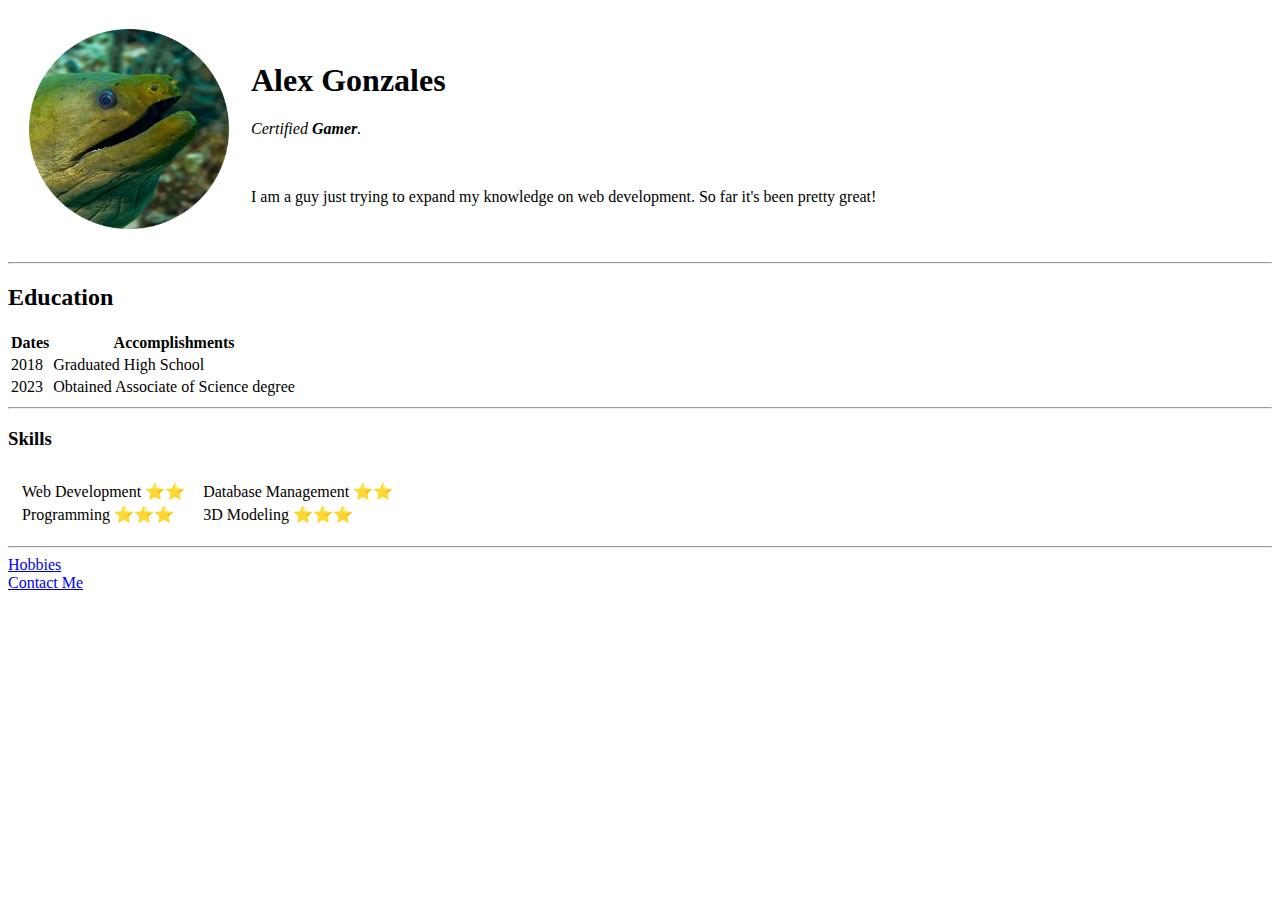
==== index.html @ 6a345673 "Add files via upload" ====
<!DOCTYPE html>
<html lang="en">

    <head>
        <meta charset="UTF-8">
        <title>My Personal Site</title>
    </head>

    <body>
        <table cellspacing="20px">
            <tr>
                <td><img src="Images/MorayEel.png" alt="Moray Eel" width="200px" height="200px"></td>
                <td>
                    <h1>Alex Gonzales</h1>
                    <p><em>Certified <strong>Gamer</strong>.</em></p>
                    <br>
                    <p>I am a guy just trying to expand my knowledge on web development. So far it's been pretty great!</p>
                </td>
            </tr>
        </table>
        <hr>
        <h2><strong>Education</strong></h2>
        <table>
            <thead>
                <tr>
                    <th>Dates</th>
                    <th>Accomplishments</th>
                </tr>
            </thead>    
            <tbody>                
                <tr>
                    <td>2018</td>
                    <td>Graduated High School</td>
                </tr>
                <tr>
                    <td>2023</td>
                    <td>Obtained Associate of Science degree</td>
                </tr>
            </tbody>
        </table>
        <hr>
        <h3><strong>Skills</strong></h3>
        <table cellspacing="10px">
            <tbody>
                <tr>
                    <td>
                        <table>
                            <tr>
                                <td>Web Development ⭐⭐</td>
                            </tr>
                            <tr>
                                <td>Programming ⭐⭐⭐</td>
                            </tr>
                        </table>
                    </td>
                    <td>
                        <table>
                            <tr>
                                <td>Database Management ⭐⭐</td>
                            </tr>
                            <tr>
                                <td>3D Modeling ⭐⭐⭐</td>
                            </tr>
                        </table>
                    </td>
                </tr>
            </tbody>
        </table>
        <hr>
        <a href="hobbies.html">Hobbies</a>
        <br>
        <a href="contact.html">Contact Me</a>

    </body>

</html>
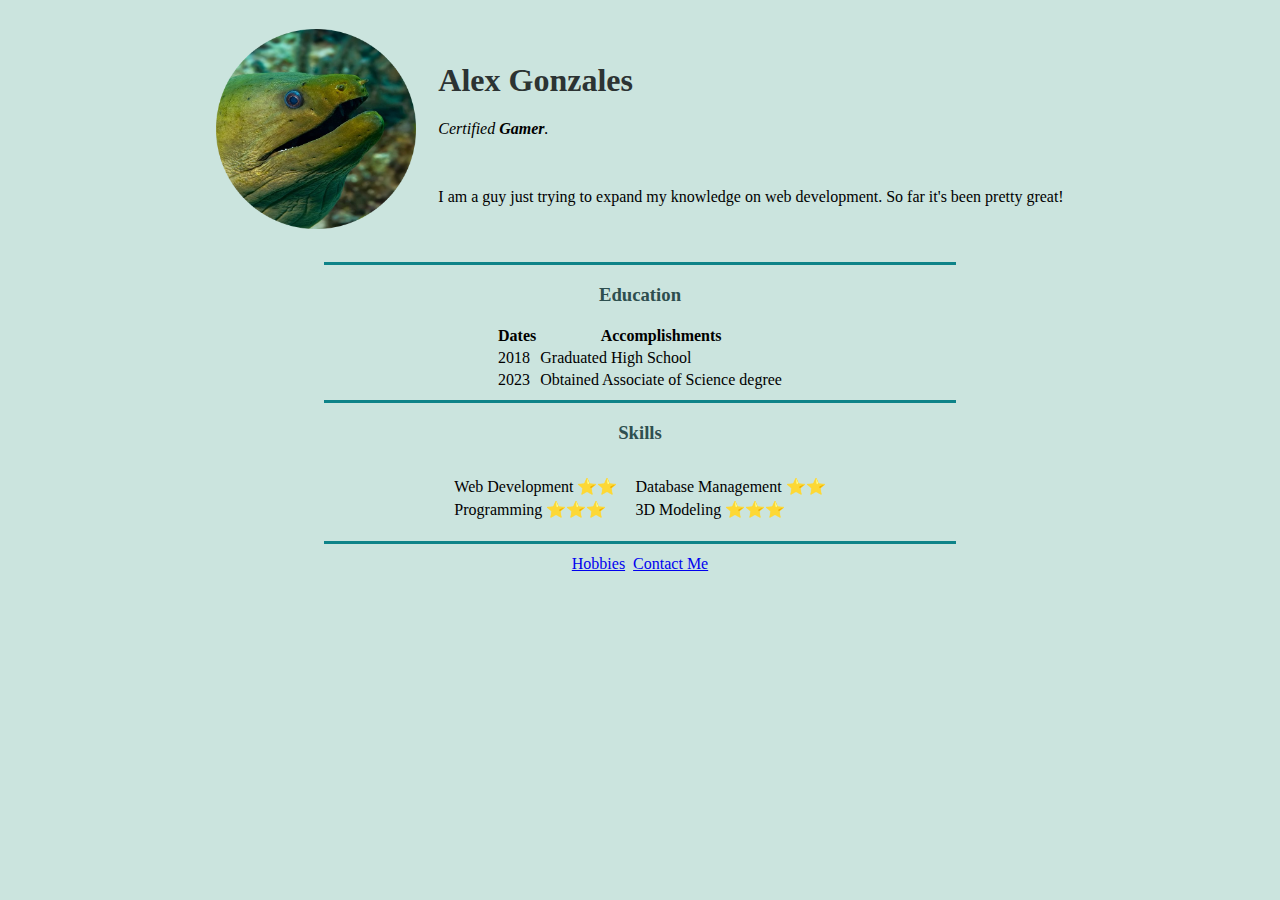
==== commit 7bac558f: "Added CSS to site" ====
--- a/index.html
+++ b/index.html
@@ -4,6 +4,7 @@
     <head>
         <meta charset="UTF-8">
         <title>My Personal Site</title>
+        <link rel="stylesheet" href="css/styles.css">
     </head>
 
     <body>
@@ -19,7 +20,7 @@
             </tr>
         </table>
         <hr>
-        <h2><strong>Education</strong></h2>
+        <h3><strong>Education</strong></h3>
         <table>
             <thead>
                 <tr>
@@ -67,9 +68,16 @@
             </tbody>
         </table>
         <hr>
-        <a href="hobbies.html">Hobbies</a>
+        <table>
+            <tr>
+                <td><a href="hobbies.html">Hobbies</a></td>
+                <td></td>
+                <td><a href="contact.html">Contact Me</a></td>
+            </tr>
+        </table>
+        
         <br>
-        <a href="contact.html">Contact Me</a>
+        
 
     </body>
 
--- a/css/styles.css
+++ b/css/styles.css
@@ -0,0 +1,28 @@
+body {
+    background-color:#CBE4DE;
+}
+
+hr {
+    border-style: solid none none;
+    border-color: #0E8388;
+    border-width: 3px;
+    height: 0px;
+    width: 50%;
+}
+
+h1 {
+    color: #2C3333;
+}
+
+h3 {
+    color: #2E4F4F;
+    text-align: center;
+}
+
+table{
+    
+    margin-left: auto;
+    margin-right: auto;
+}
+
+
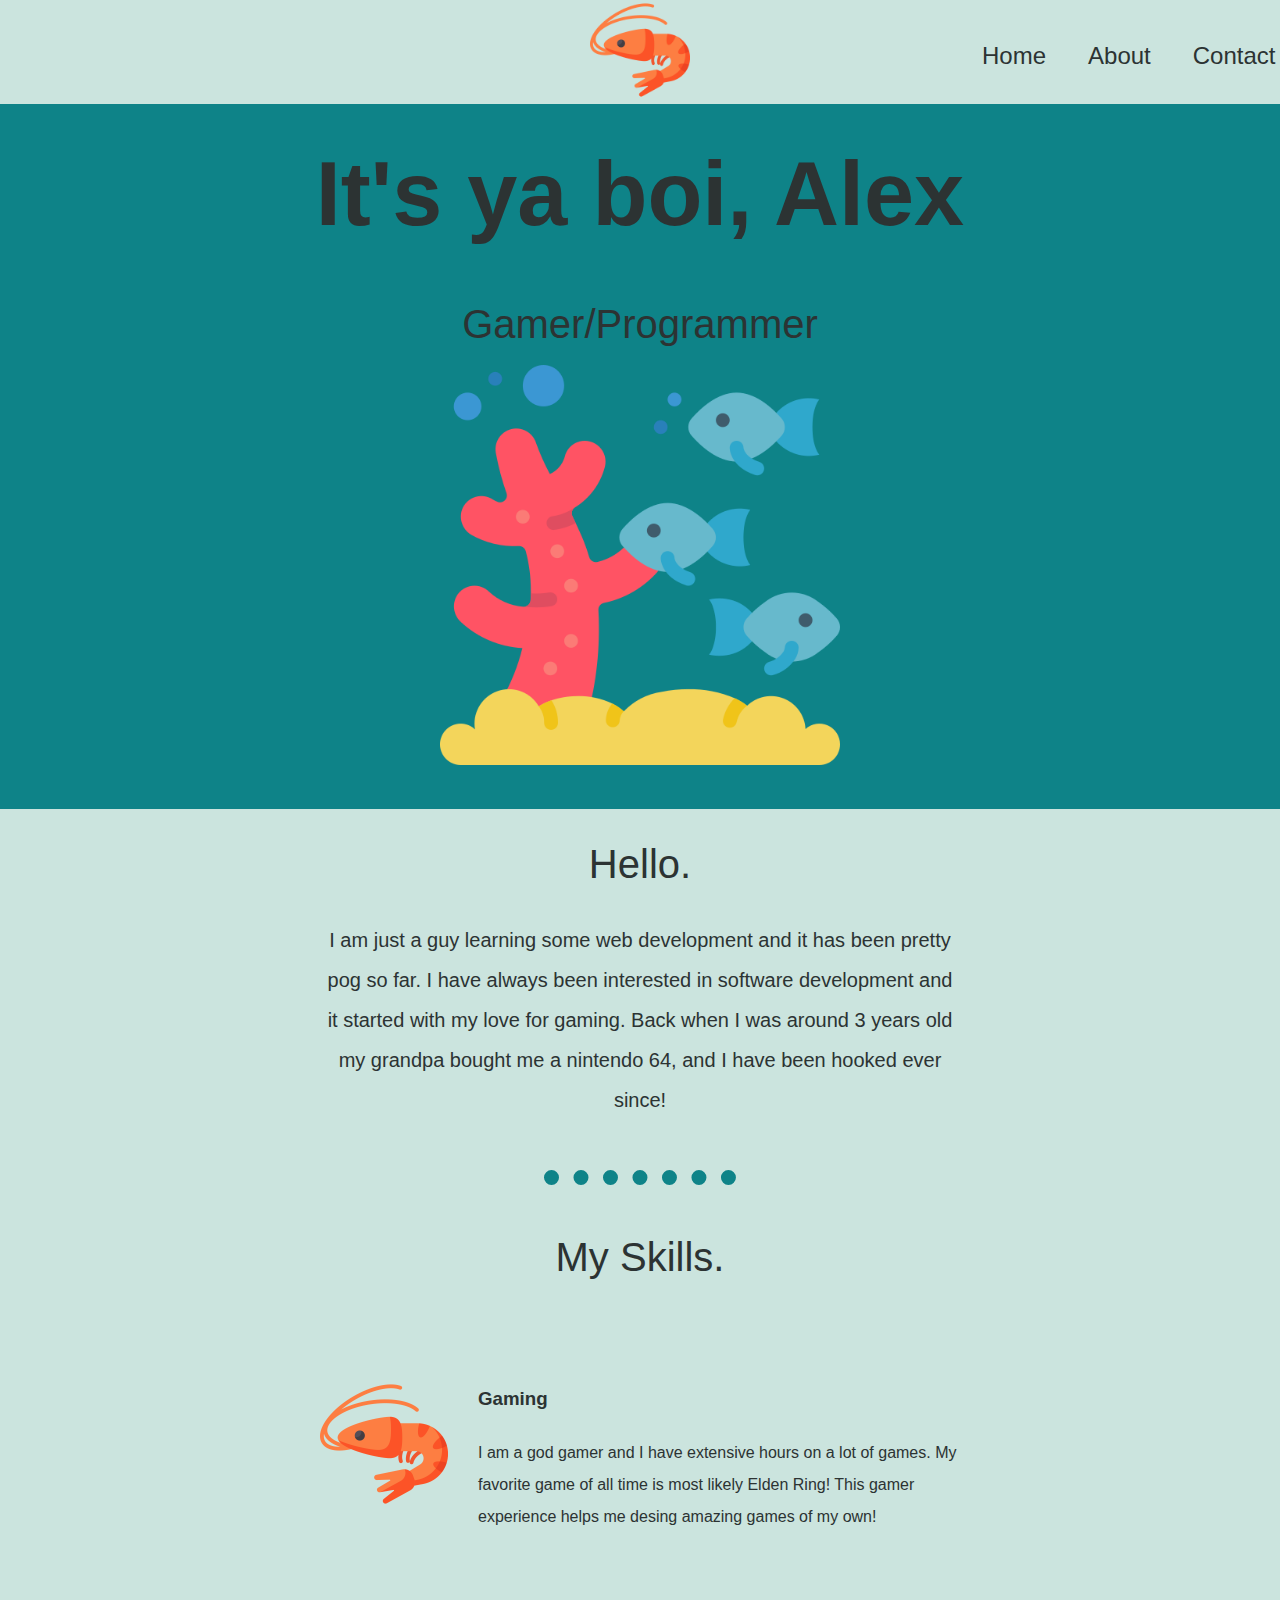
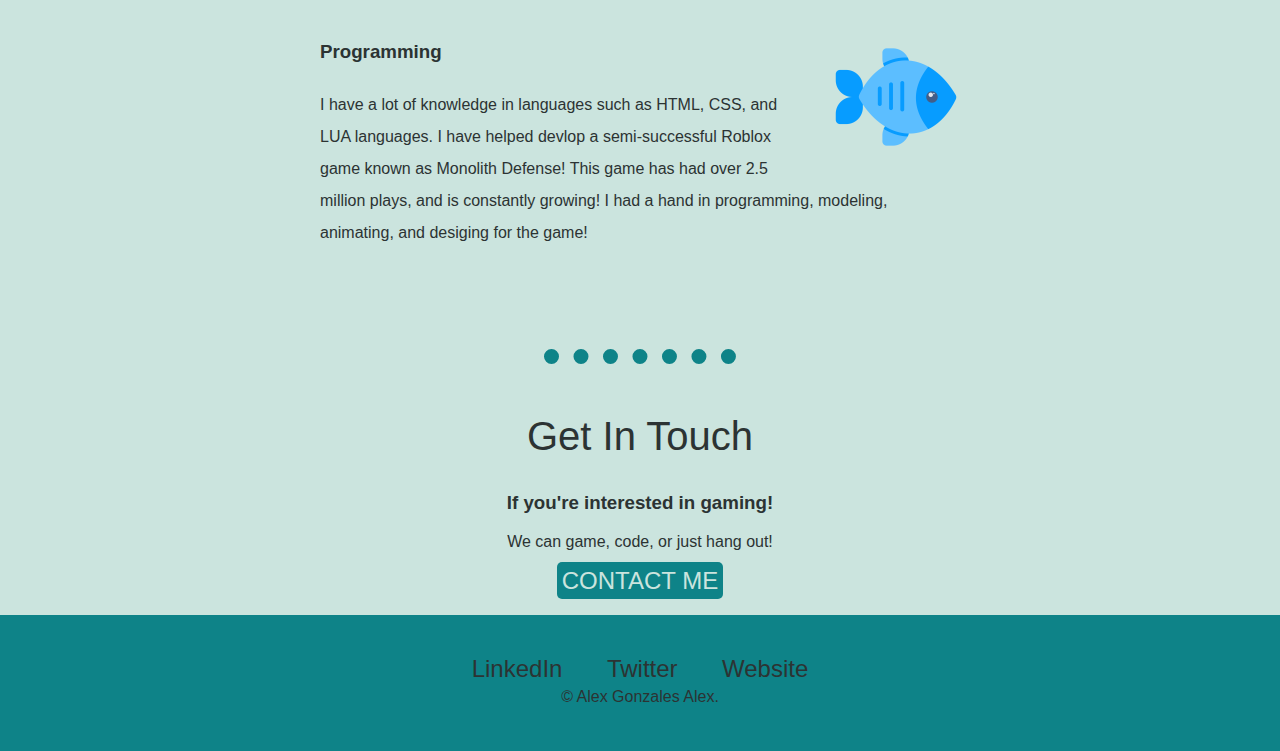
==== commit 8c824ba0: "NEW SITE!" ====
--- a/index.html
+++ b/index.html
@@ -1,84 +1,73 @@
 <!DOCTYPE html>
 <html lang="en">
+  <head>
+    <meta charset="UTF-8">
+    <title>Alex Gonzales - Web Developer</title>
+    <link rel="stylesheet" href="css/styles.css">
+    <link rel="icon" href="favicon.ico">
+  </head>
+  <body>
 
-    <head>
-        <meta charset="UTF-8">
-        <title>My Personal Site</title>
-        <link rel="stylesheet" href="css/styles.css">
-    </head>
+    <div class="TopBar">
+      <img class="ShrimpTop" src="Images/Shrimp.png" alt="shrimp-img">
+      <div class="NavLinksTable">
+        <table>
+          <tr>
+            <td class="TableLinks"><a href="index.html" class="NavLinks">Home</a></td>
+            <td class="TableLinks"><a href="index.html" class="NavLinks">About</a></td>
+            <td class="TableLinks"><a href="index.html" class="NavLinks">Contact</a></td>
+          </tr>
+        </table>
+      </div>
+    </div>
+    
+    
 
-    <body>
-        <table cellspacing="20px">
-            <tr>
-                <td><img src="Images/MorayEel.png" alt="Moray Eel" width="200px" height="200px"></td>
-                <td>
-                    <h1>Alex Gonzales</h1>
-                    <p><em>Certified <strong>Gamer</strong>.</em></p>
-                    <br>
-                    <p>I am a guy just trying to expand my knowledge on web development. So far it's been pretty great!</p>
-                </td>
-            </tr>
-        </table>
+    <div class="TopSection">
+        <h1 class="TitleText">It's ya boi, Alex</h1>
+        <br>
+        <h2 class="TitleText">Gamer/Programmer</h2>
+        <br>
+        <img class="CoralImage" src="Images/Coral.png" alt="coral-img">
+    </div>
+
+    <div class="middle-container">
+        <div class="profile">
+          <h2>Hello.</h2>
+          <p class="AboutMe">I am just a guy learning some web development and it has been pretty pog so far. I have always been interested in software development and it started with my love for gaming. Back when I was around 3 years old my grandpa bought me a nintendo 64, and I have been hooked ever since!</p>
+        </div>
         <hr>
-        <h3><strong>Education</strong></h3>
-        <table>
-            <thead>
-                <tr>
-                    <th>Dates</th>
-                    <th>Accomplishments</th>
-                </tr>
-            </thead>    
-            <tbody>                
-                <tr>
-                    <td>2018</td>
-                    <td>Graduated High School</td>
-                </tr>
-                <tr>
-                    <td>2023</td>
-                    <td>Obtained Associate of Science degree</td>
-                </tr>
-            </tbody>
-        </table>
-        <hr>
-        <h3><strong>Skills</strong></h3>
-        <table cellspacing="10px">
-            <tbody>
-                <tr>
-                    <td>
-                        <table>
-                            <tr>
-                                <td>Web Development ⭐⭐</td>
-                            </tr>
-                            <tr>
-                                <td>Programming ⭐⭐⭐</td>
-                            </tr>
-                        </table>
-                    </td>
-                    <td>
-                        <table>
-                            <tr>
-                                <td>Database Management ⭐⭐</td>
-                            </tr>
-                            <tr>
-                                <td>3D Modeling ⭐⭐⭐</td>
-                            </tr>
-                        </table>
-                    </td>
-                </tr>
-            </tbody>
-        </table>
-        <hr>
-        <table>
-            <tr>
-                <td><a href="hobbies.html">Hobbies</a></td>
-                <td></td>
-                <td><a href="contact.html">Contact Me</a></td>
-            </tr>
-        </table>
+        <div class="skills">
+          <h2>My Skills.</h2>
+          <div class="skill-row">
+            <img class="ShrimpImage" src="Images/Shrimp.png" alt="">
+            <h3>Gaming</h3>
+            <p>I am a god gamer and I have extensive hours on a lot of games. My favorite game of all time is most likely Elden Ring! This gamer experience helps me desing amazing games of my own!</p>
+          </div>
+          <div class="skill-row">
+            <img class="FishImage" src="Images/Fish.png" alt="fish-img">
+            <h3>Programming</h3>
+            <p>I have a lot of knowledge in languages such as HTML, CSS, and LUA languages. I have helped devlop a semi-successful Roblox game known as Monolith Defense! This game has had over 2.5 million plays, and is constantly growing! I had a hand in programming, modeling, animating, and desiging for the game!</p>
+          </div>
+        </div>
         
-        <br>
-        
+        <div class="contact-me">
+          <hr>
+          <h2>Get In Touch</h2>
+          <h3>If you're interested in gaming!</h3>
+          <p>We can game, code, or just hang out!</p>
+          <a class="btn" href="mailto:name@email.com">CONTACT ME</a>
+        </div>
+      </div>
+      
+      
+      <div class="bottom-container">
+        <a class="footer-link" href="https://www.linkedin.com/">LinkedIn</a>
+        <a class="footer-link" href="https://twitter.com/">Twitter</a>
+        <a class="footer-link" href="https://www.appbrewery.co/">Website</a>
+        <p class="EndName">© Alex Gonzales Alex.</p>
+      </div>
+    
 
-    </body>
-
+  </body>
 </html>--- a/css/styles.css
+++ b/css/styles.css
@@ -1,28 +1,143 @@
-body {
-    background-color:#CBE4DE;
+body{
+    background-color: #CBE4DE;
+    color: #2C3333;;
+    margin: 0;
+    text-align: center;
+    font-family: 'Gill Sans', 'Gill Sans MT', Calibri, 'Trebuchet MS', sans-serif;
 }
 
-hr {
-    border-style: solid none none;
+hr{
     border-color: #0E8388;
-    border-width: 3px;
     height: 0px;
-    width: 50%;
+    border-style: dotted none none;
+    border-width: 15px;
+    width: 15%;
+    margin: 50px auto 50px auto;
 }
 
-h1 {
+h1{
+    color: #2C3333;
+    font-size: 90px;
+    line-height: 2;
+}
+
+h2{
+    color: #2C3333;
+    font-size: 2.5rem;
+    font-weight: normal;
+}
+
+.TableLinks{
+    padding: 0 20px;   
+}
+
+.NavLinks{
+    text-decoration: none;
+    font-size: 24px;
     color: #2C3333;
 }
 
-h3 {
-    color: #2E4F4F;
-    text-align: center;
+.NavLinks:hover{
+    text-decoration: none;
+    font-size: 24px;
+    color: #1b2525;
 }
 
-table{
-    
-    margin-left: auto;
-    margin-right: auto;
+.TopSection{
+    background-color: #0E8388;
+    text-align: center;
+    margin: 0;
+    width: 100%;
+    padding-bottom: 40px;
 }
 
+.NavLinksTable{
+    position: absolute;
+    left: 75%;
+    top: 40px;
+    display: inline;
+}
 
+.TitleText{
+    margin: 0;
+}
+
+.ShrimpTop{
+    height: 100px;
+}
+
+.CoralImage{
+    height: 400px;
+}
+
+.profile{
+    width: 50%;
+    margin: 0 auto;
+}
+
+.AboutMe{
+    font-size: 20px;
+    line-height: 2;
+}
+
+.ShrimpImage{
+    width: 20%;
+    float: left;
+    margin-right: 30px;
+}
+
+.FishImage{
+    width: 20%;
+    float: right;
+    margin-left: 30px;
+}
+
+.skill-row{
+    width: 50%;
+    margin: 100px auto;
+    text-align: left;
+    line-height: 2;
+}
+
+.bottom-container{
+    background-color: #0E8388;
+    width: 100%;
+    padding: 40px 0;
+    margin-top: 20px;
+}
+
+.EndName{
+    margin: 5px;
+}
+
+.footer-link{
+    margin: 5px 20px;
+    font-size: 24px;
+    color: #2C3333;
+    text-decoration: none;
+}
+
+.footer-link:hover{
+    margin: 5px 20px;
+    font-size: 24px;
+    color: #a7dfdf;
+    text-decoration: none;
+}
+
+.btn{
+    background-color: #0E8388;
+    padding: 5px;
+    border-radius: 5px;
+    color: #CBE4DE;
+    font-size: 24px;
+    text-decoration: none;
+}
+
+.btn:hover{
+    background-color: #0b6366;
+    padding: 5px;
+    border-radius: 5px;
+    color: #CBE4DE;
+    font-size: 24px;
+    text-decoration: none;
+}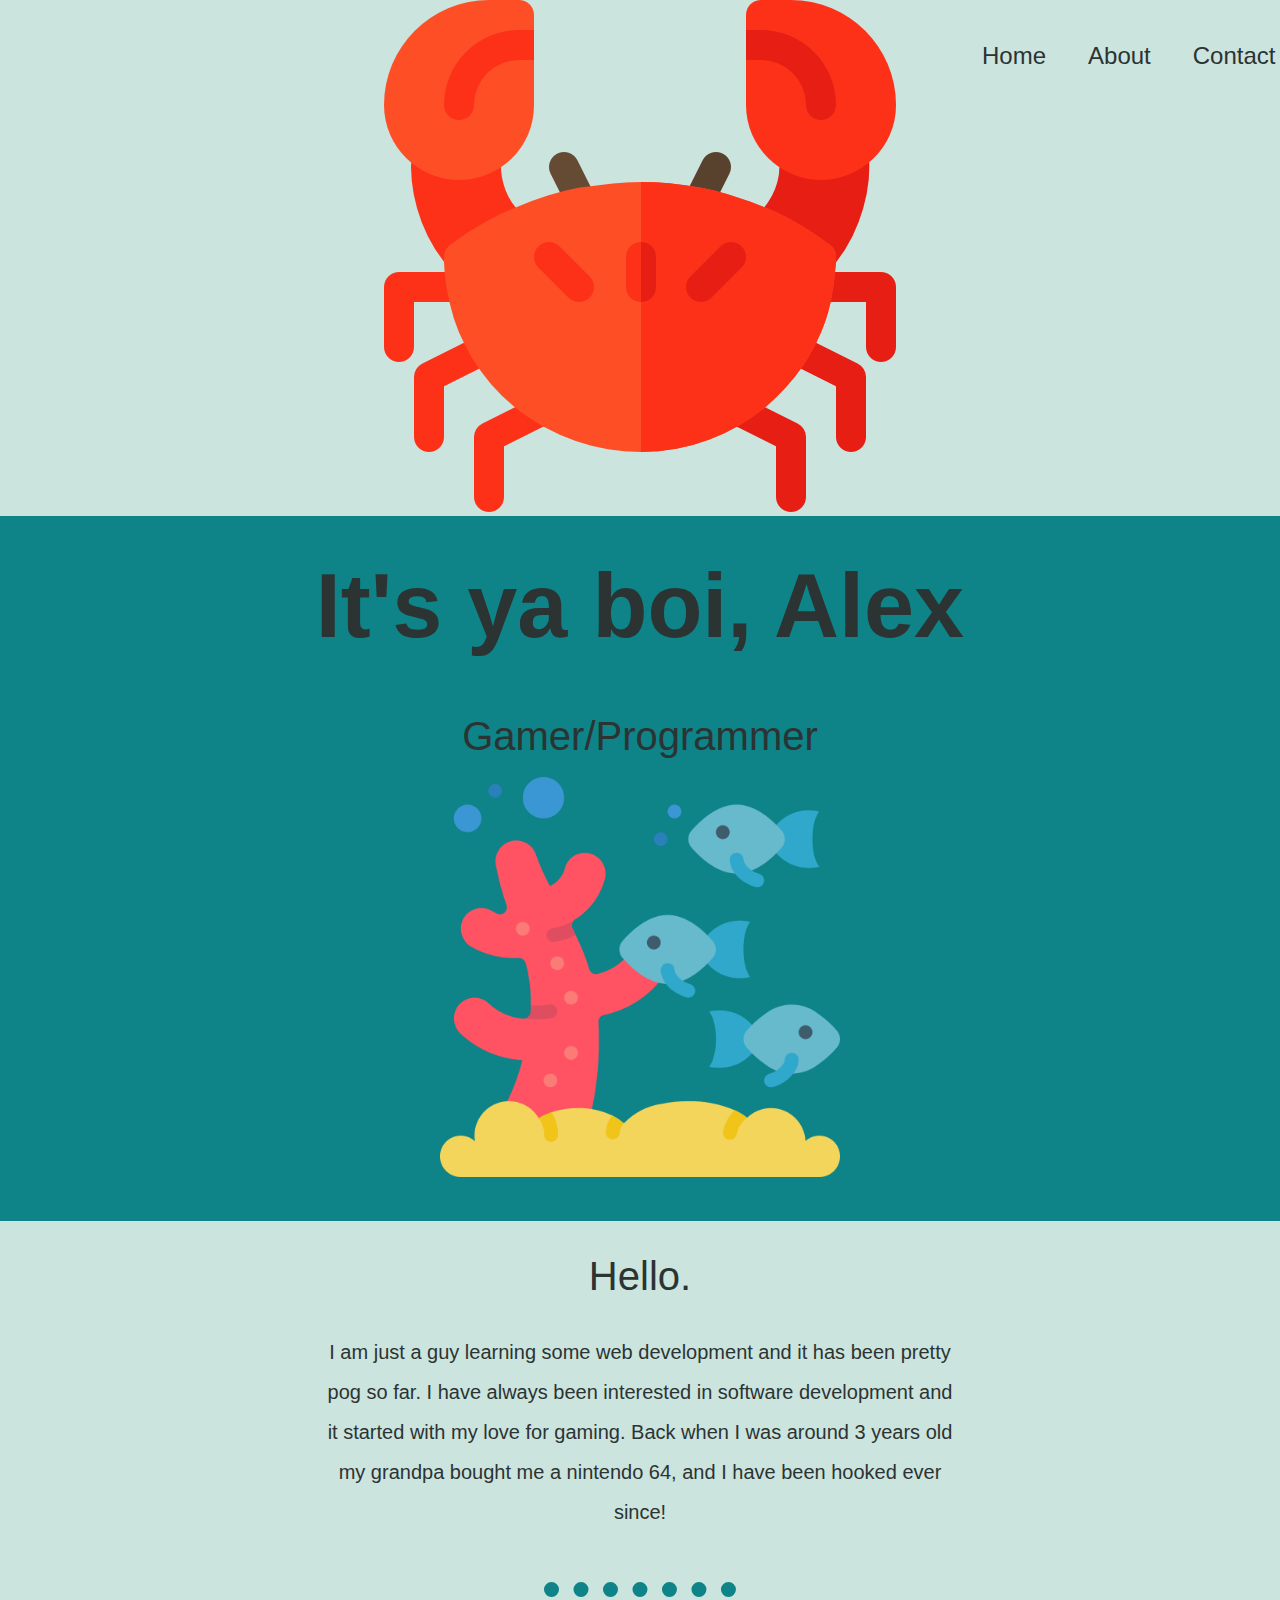
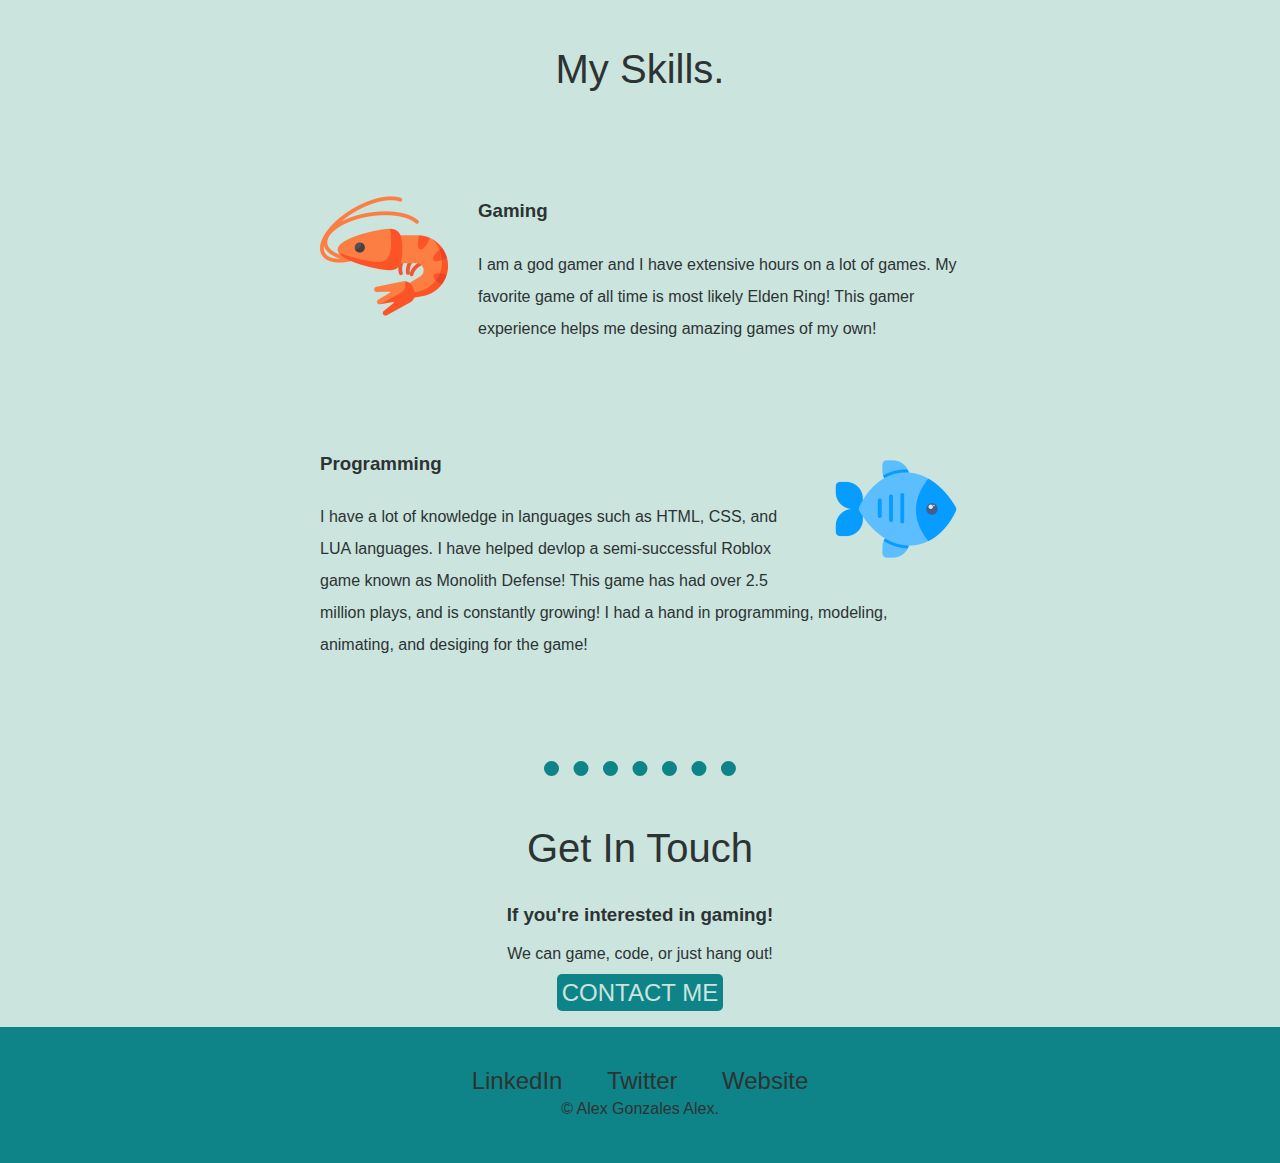
==== commit 115efd04: "Nav Links colors updated" ====
--- a/index.html
+++ b/index.html
@@ -9,7 +9,7 @@
   <body>
 
     <div class="TopBar">
-      <img class="ShrimpTop" src="Images/Shrimp.png" alt="shrimp-img">
+      <img class="CrabTop" src="Images/Crab.png" alt="crab-img">
       <div class="NavLinksTable">
         <table>
           <tr>
@@ -56,7 +56,7 @@
           <h2>Get In Touch</h2>
           <h3>If you're interested in gaming!</h3>
           <p>We can game, code, or just hang out!</p>
-          <a class="btn" href="mailto:name@email.com">CONTACT ME</a>
+          <a class="btn" href="mailto:gonzales.alexzander18@gmail.com">CONTACT ME</a>
         </div>
       </div>
       
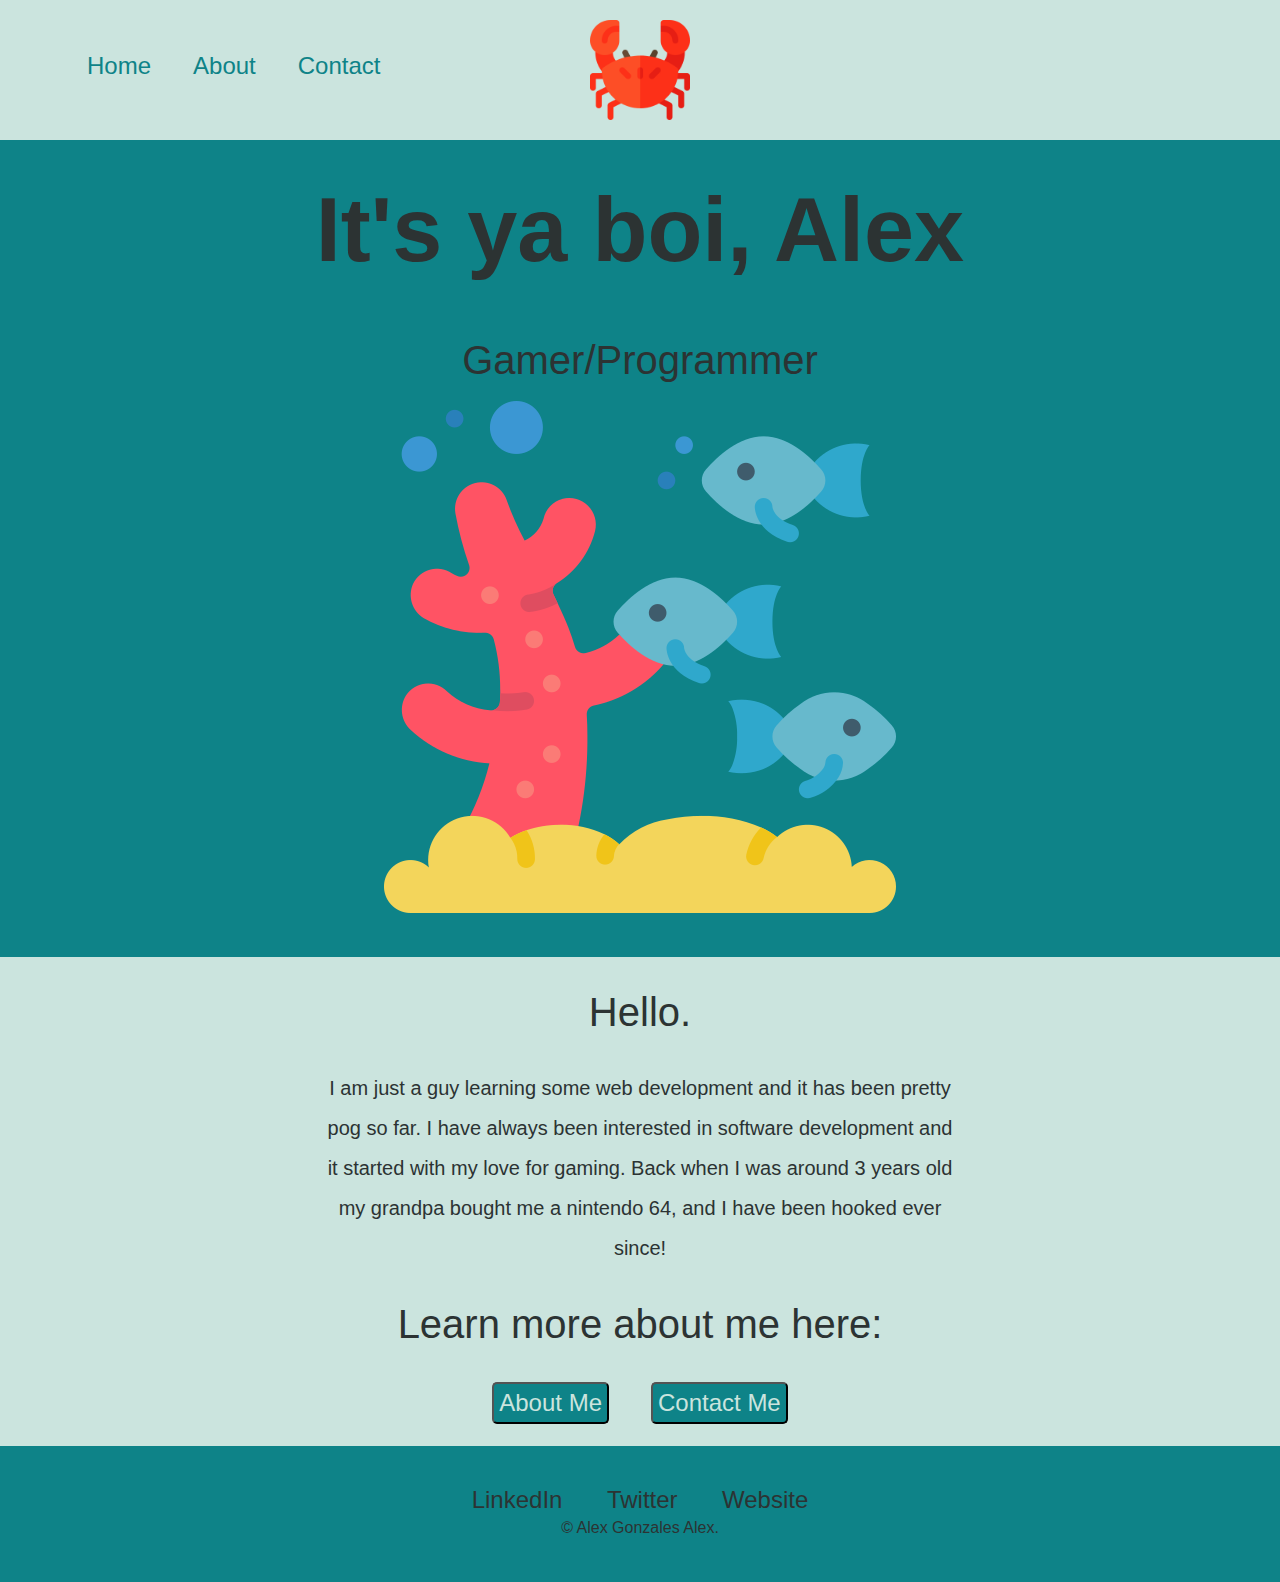
==== commit d0f5a6d9: "Added an about tab" ====
--- a/index.html
+++ b/index.html
@@ -14,7 +14,7 @@
         <table>
           <tr>
             <td class="TableLinks"><a href="index.html" class="NavLinks">Home</a></td>
-            <td class="TableLinks"><a href="index.html" class="NavLinks">About</a></td>
+            <td class="TableLinks"><a href="about.html" class="NavLinks">About</a></td>
             <td class="TableLinks"><a href="index.html" class="NavLinks">Contact</a></td>
           </tr>
         </table>
@@ -32,33 +32,18 @@
     </div>
 
     <div class="middle-container">
-        <div class="profile">
-          <h2>Hello.</h2>
-          <p class="AboutMe">I am just a guy learning some web development and it has been pretty pog so far. I have always been interested in software development and it started with my love for gaming. Back when I was around 3 years old my grandpa bought me a nintendo 64, and I have been hooked ever since!</p>
-        </div>
-        <hr>
-        <div class="skills">
-          <h2>My Skills.</h2>
-          <div class="skill-row">
-            <img class="ShrimpImage" src="Images/Shrimp.png" alt="">
-            <h3>Gaming</h3>
-            <p>I am a god gamer and I have extensive hours on a lot of games. My favorite game of all time is most likely Elden Ring! This gamer experience helps me desing amazing games of my own!</p>
-          </div>
-          <div class="skill-row">
-            <img class="FishImage" src="Images/Fish.png" alt="fish-img">
-            <h3>Programming</h3>
-            <p>I have a lot of knowledge in languages such as HTML, CSS, and LUA languages. I have helped devlop a semi-successful Roblox game known as Monolith Defense! This game has had over 2.5 million plays, and is constantly growing! I had a hand in programming, modeling, animating, and desiging for the game!</p>
-          </div>
-        </div>
-        
-        <div class="contact-me">
-          <hr>
-          <h2>Get In Touch</h2>
-          <h3>If you're interested in gaming!</h3>
-          <p>We can game, code, or just hang out!</p>
-          <a class="btn" href="mailto:gonzales.alexzander18@gmail.com">CONTACT ME</a>
-        </div>
+      <div class="profile">
+        <h2>Hello.</h2>
+        <p class="AboutMe">I am just a guy learning some web development and it has been pretty pog so far. I have always been interested in software development and it started with my love for gaming. Back when I was around 3 years old my grandpa bought me a nintendo 64, and I have been hooked ever since!</p>
       </div>
+      <h2>Learn more about me here:</h2>
+      <table class="center">
+        <tr>
+          <td class="TableLinks"><button class="btn" onclick="location.href='about.html'">About Me</button></td>
+          <td class="TableLinks"><button class="btn">Contact Me</button></td>
+        </tr>
+      </table>
+    </div>
       
       
       <div class="bottom-container">
@@ -67,7 +52,6 @@
         <a class="footer-link" href="https://www.appbrewery.co/">Website</a>
         <p class="EndName">© Alex Gonzales Alex.</p>
       </div>
-    
 
   </body>
 </html>--- a/css/styles.css
+++ b/css/styles.css
@@ -27,6 +27,10 @@
     font-weight: normal;
 }
 
+.center{
+    margin: 0 auto;
+}
+
 .TableLinks{
     padding: 0 20px;   
 }
@@ -34,13 +38,13 @@
 .NavLinks{
     text-decoration: none;
     font-size: 24px;
-    color: #2C3333;
+    color: #0E8388;
 }
 
 .NavLinks:hover{
     text-decoration: none;
     font-size: 24px;
-    color: #1b2525;
+    color: #0b6366;
 }
 
 .TopSection{
@@ -53,20 +57,27 @@
 
 .NavLinksTable{
     position: absolute;
-    left: 75%;
-    top: 40px;
-    display: inline;
+    top: 50px;
+    left: 65px;
 }
 
 .TitleText{
     margin: 0;
 }
 
-.ShrimpTop{
+.TopBar{
     height: 100px;
+    margin: 20px 0;
 }
 
-.CoralImage{
+.CrabTop{
+    width: 100px;
+    position: relative;
+    margin-left: auto;
+    margin-right: auto;
+}
+
+.MainImage{
     height: 400px;
 }
 
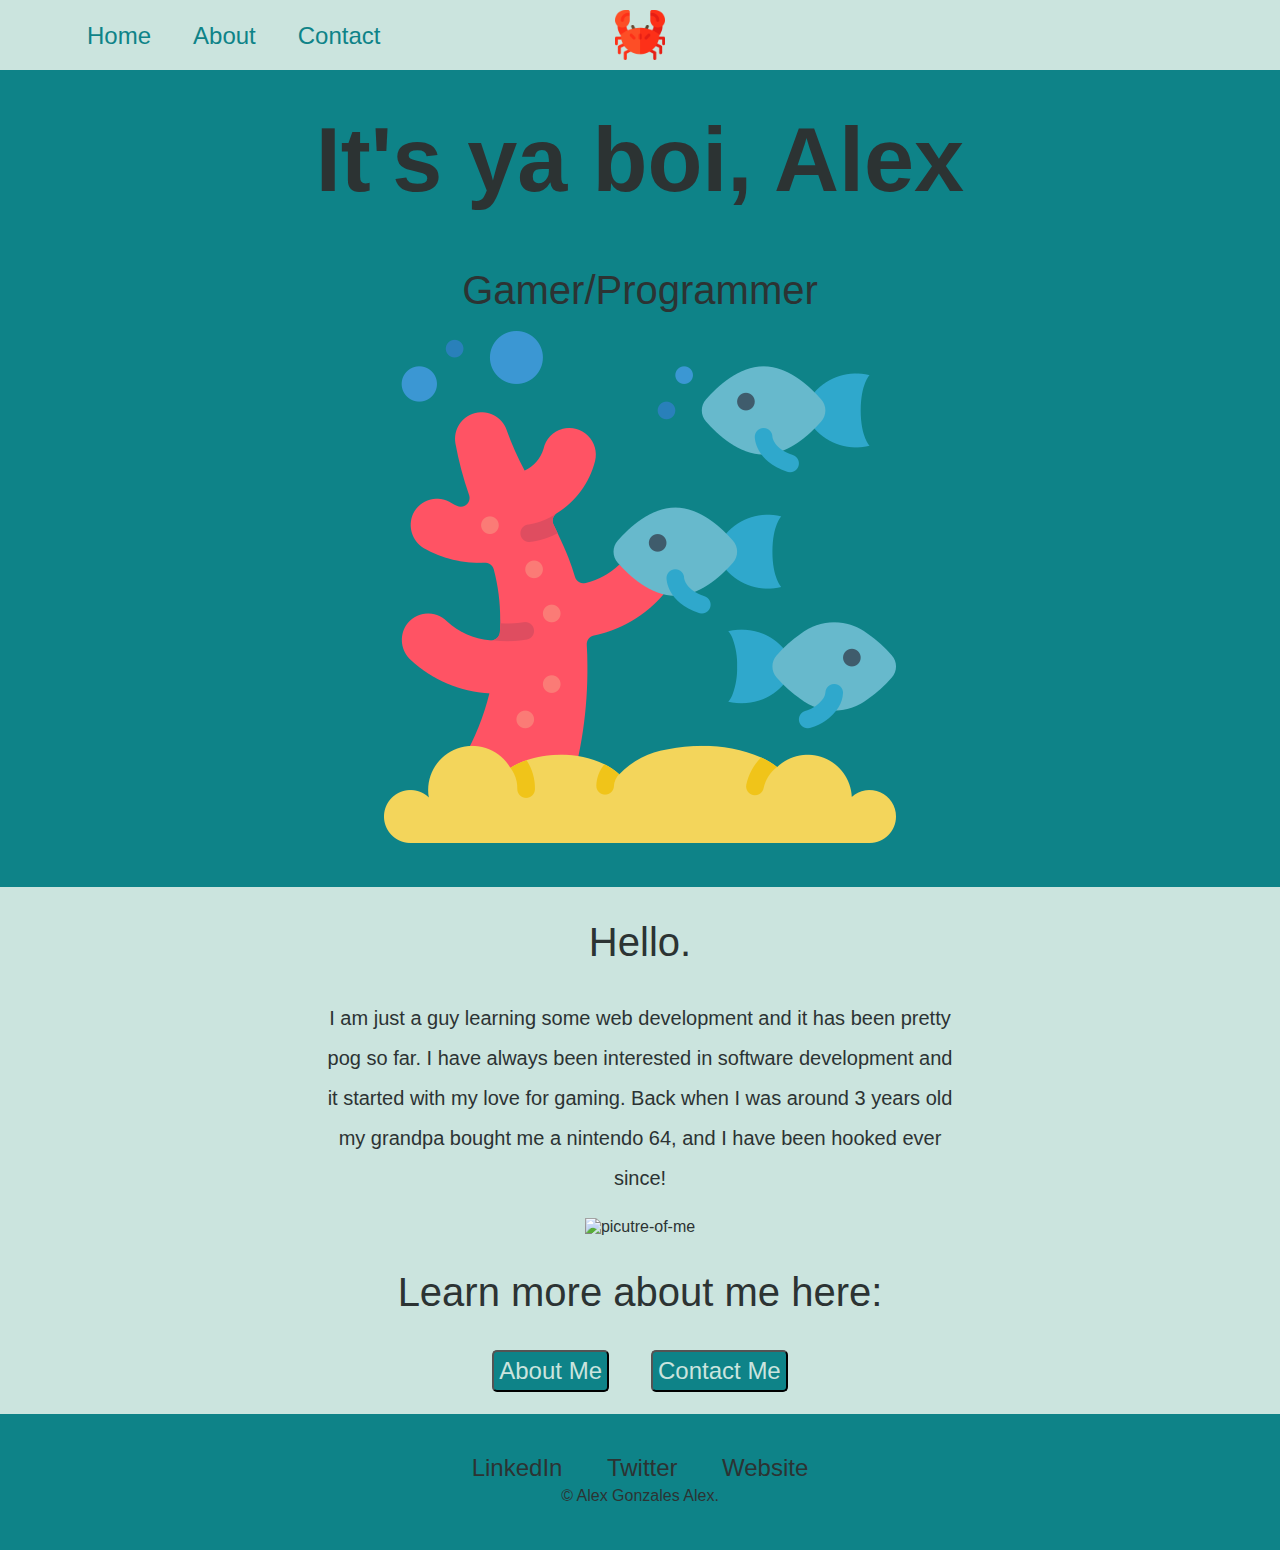
==== commit 589f8208: "Add files via upload" ====
--- a/index.html
+++ b/index.html
@@ -36,6 +36,7 @@
         <h2>Hello.</h2>
         <p class="AboutMe">I am just a guy learning some web development and it has been pretty pog so far. I have always been interested in software development and it started with my love for gaming. Back when I was around 3 years old my grandpa bought me a nintendo 64, and I have been hooked ever since!</p>
       </div>
+      <img class="Me"src="Images/Me.png" alt="picutre-of-me">
       <h2>Learn more about me here:</h2>
       <table class="center">
         <tr>
--- a/css/styles.css
+++ b/css/styles.css
@@ -57,7 +57,7 @@
 
 .NavLinksTable{
     position: absolute;
-    top: 50px;
+    top: 20px;
     left: 65px;
 }
 
@@ -66,12 +66,12 @@
 }
 
 .TopBar{
-    height: 100px;
-    margin: 20px 0;
+    height: 50px;
+    margin: 10px 0;
 }
 
 .CrabTop{
-    width: 100px;
+    width: 50px;
     position: relative;
     margin-left: auto;
     margin-right: auto;
@@ -151,4 +151,8 @@
     color: #CBE4DE;
     font-size: 24px;
     text-decoration: none;
+}
+
+.Me{
+    height: 500px;
 }